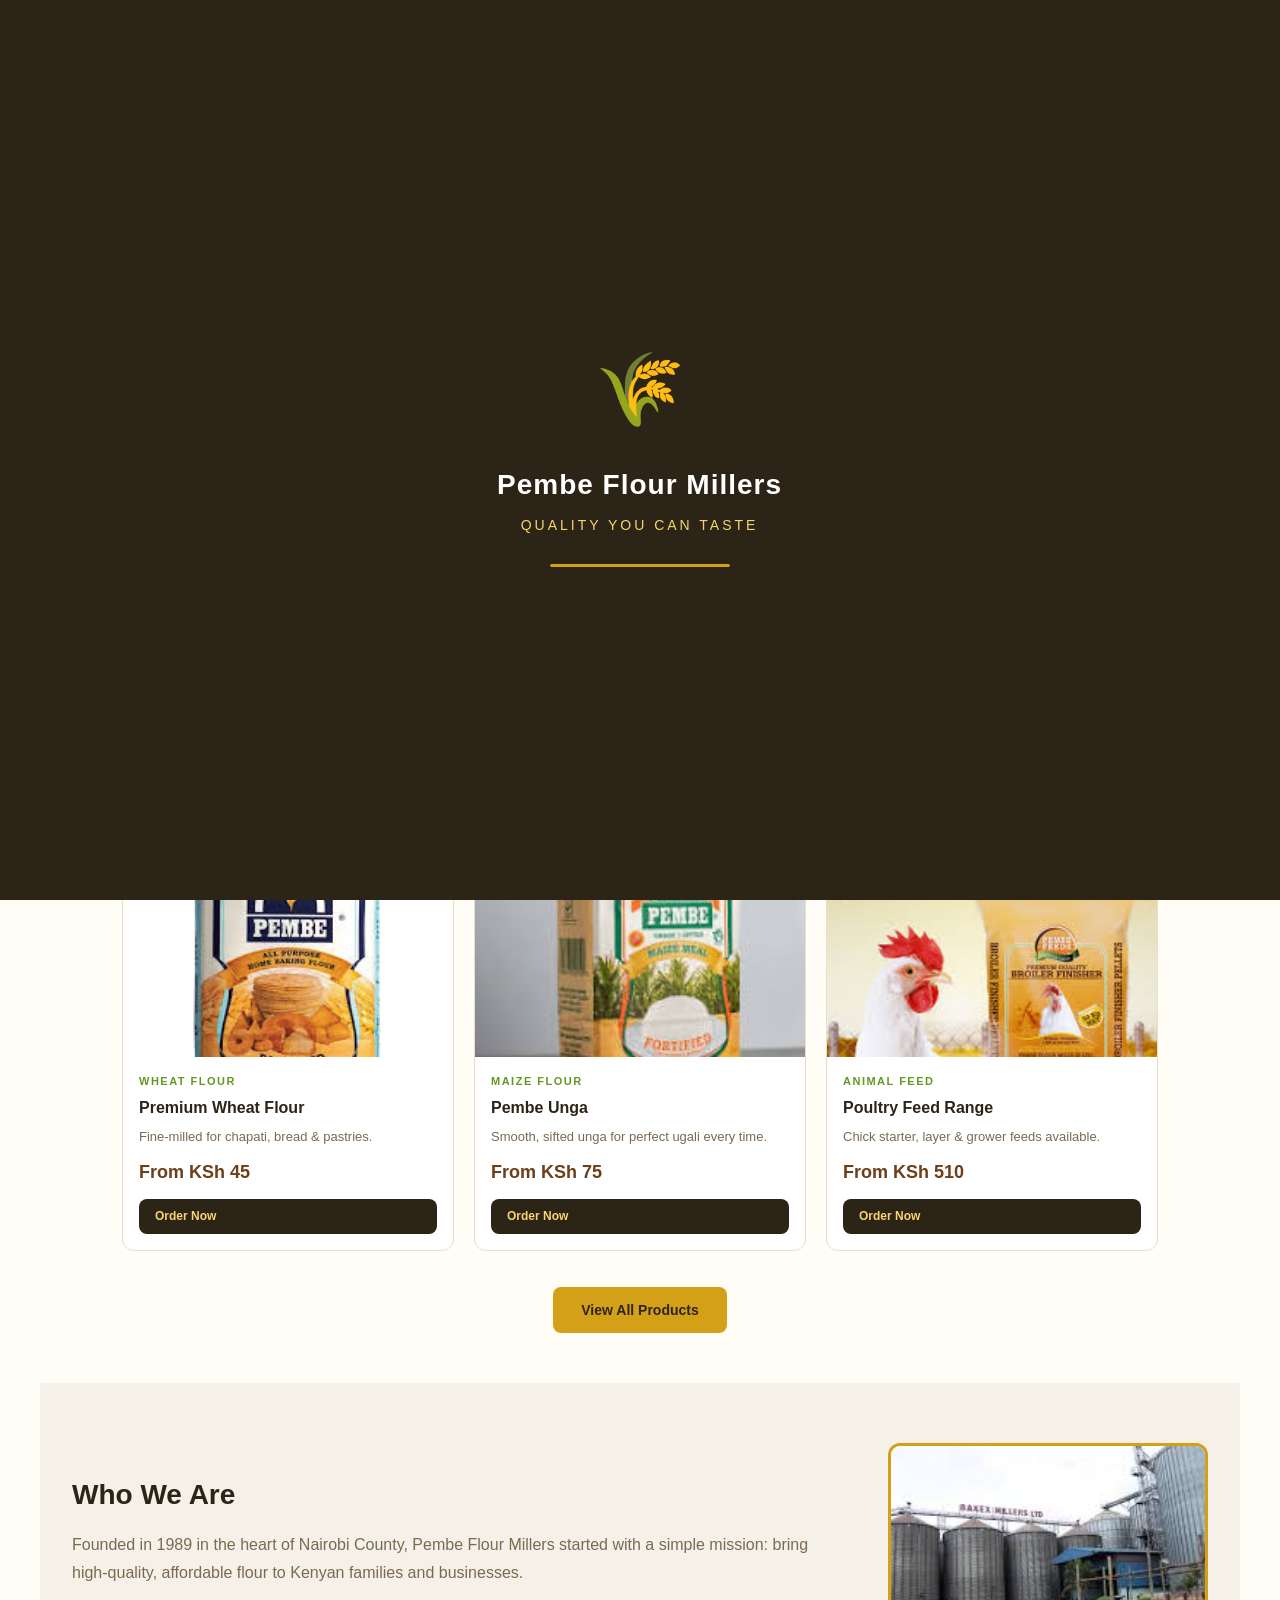
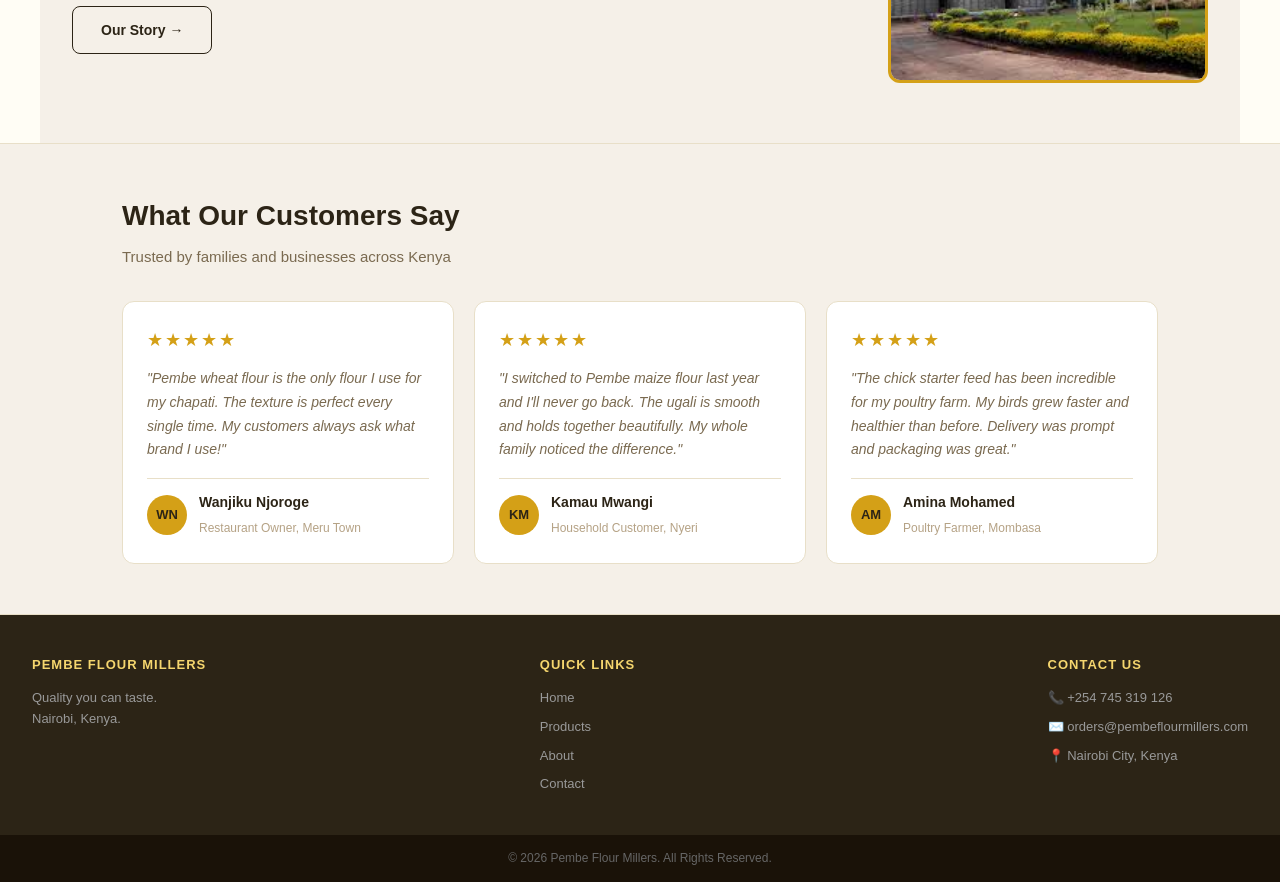
==== index.html @ 085d61a3 "Initial commit - Pembe Flour Millers website" ====
<!DOCTYPE html>
<html lang="en">
<head>
  <link rel="icon" type="image/png" href="images/favicon.png" />
  <meta name="description" content="Pembe Flour Millers — Premium wheat flour, maize flour and animal feed in Nairobi, Kenya. Order online or via WhatsApp." />
  <meta name="keywords" content="flour, wheat flour, maize flour, unga, Nairobi, Kenya, animal feed" />
  <meta property="og:title" content="Pembe Flour Millers" />
  <meta property="og:description" content="Quality flour milled fresh in Nairobi, Kenya." />
  <meta charset="UTF-8" />
  <meta name="viewport" content="width=device-width, initial-scale=1.0" />
  <title>Pembe Flour Millers - Home</title>
  <link rel="stylesheet" href="style.css" />
</head>
<body>

  <!-- ===== SPLASH SCREEN ===== -->
  <div id="splash-screen">
    <div class="splash-content">
      <div class="splash-logo">🌾</div>
      <div class="splash-name">Pembe Flour Millers</div>
      <div class="splash-tagline">Quality You Can Taste</div>
      <div class="splash-bar">
        <div class="splash-fill"></div>
      </div>
    </div>
  </div>

  <!-- ===== HEADER ===== -->
  <header class="site-header">
    <div class="logo">
      <img src="images/pembe-logo.png" alt="Pembe Logo" class="logo-img" />
      <div class="logo-text">
        <span class="logo-name">Pembe</span>
        <span class="logo-tagline">Flour Millers</span>
      </div>
    </div>
    <nav class="nav-links" id="nav-links">
      <a href="index.html" class="active">Home</a>
      <a href="products.html">Products</a>
      <a href="about.html">About</a>
      <a href="contact.html">Contact</a>
    </nav>
    <button class="hamburger" id="hamburger" onclick="toggleMenu()" aria-label="Toggle menu">
      <span></span>
      <span></span>
      <span></span>
    </button>
    <a href="products.html" class="cart-btn">🛒 Shop Now</a>
  </header>

  <!-- ===== HERO SECTION ===== -->
  <section class="hero">
    <div class="hero-content">
      <span class="hero-badge">Fresh from the Mill</span>
      <h1>Kenya's Finest<br><span class="highlight">Flour & Feed</span></h1>
      <p>Premium wheat flour, high-quality maize flour and animal feed —
         milled fresh and delivered to Nairobi and beyond.</p>
      <div class="hero-buttons">
        <a href="products.html" class="btn-primary">Shop Now</a>
        <a href="about.html" class="btn-outline">Learn More</a>
      </div>
    </div>
    <div class="hero-image">
      <img src="images/wheat.jpg" alt="Wheat Flour" class="hero-img" loading="lazy">
    </div>
  </section>

  <!-- ===== FEATURES STRIP ===== -->
  <section class="features">
    <div class="feature-item">
      <span class="feature-icon">✅</span>
      <div>
        <strong>Premium Quality</strong>
        <p>Milled to the highest standards</p>
      </div>
    </div>
    <div class="feature-item">
      <span class="feature-icon">🚚</span>
      <div>
        <strong>Fast Delivery</strong>
        <p>Nairobi town &amp; All parts of Kenya</p>
      </div>
    </div>
    <div class="feature-item">
      <span class="feature-icon">🌽</span>
      <div>
        <strong>Local Farmers</strong>
        <p>Supporting Kenyan agriculture</p>
      </div>
    </div>
    <div class="feature-item">
      <span class="feature-icon">📞</span>
      <div>
        <strong>Easy Ordering</strong>
        <p>Call, WhatsApp or order online</p>
      </div>
    </div>
  </section>

  <!-- ===== STATS BAR ===== -->
  <section class="stats-bar">
    <div class="stat-item">
      <strong>10M+</strong>
      <span>Happy Customers</span>
    </div>
    <div class="stat-item">
      <strong>8</strong>
      <span>Products Available</span>
    </div>
    <div class="stat-item">
      <strong>36+</strong>
      <span>Years in Business</span>
    </div>
    <div class="stat-item">
      <strong>100%</strong>
      <span>Kenyan Made</span>
    </div>
  </section>

  <!-- ===== FEATURED PRODUCTS ===== -->
  <section class="section featured-products">
    <h2 class="section-title">Our Products</h2>
    <p class="section-sub">Everything your kitchen and farm needs</p>
    <div class="products-grid">

      <div class="product-card">
        <img src="images/pembe-2kgwheat.png" alt="Wheat Flour" class="product-img" loading="lazy">
        <div class="product-info">
          <span class="product-category">Wheat Flour</span>
          <h3>Premium Wheat Flour</h3>
          <p>Fine-milled for chapati, bread &amp; pastries.</p>
          <span class="product-price">From KSh 45</span>
          <a href="products.html" class="btn-small">Order Now</a>
        </div>
      </div>

      <div class="product-card">
        <img src="images/pembe-2kgmaize.png" alt="Maize Flour" class="product-img" loading="lazy">
        <div class="product-info">
          <span class="product-category">Maize Flour</span>
          <h3>Pembe Unga</h3>
          <p>Smooth, sifted unga for perfect ugali every time.</p>
          <span class="product-price">From KSh 75</span>
          <a href="products.html" class="btn-small">Order Now</a>
        </div>
      </div>

      <div class="product-card">
        <img src="images/pembe-chickenfeeds.png" alt="Animal Feed" class="product-img" loading="lazy">
        <div class="product-info">
          <span class="product-category">Animal Feed</span>
          <h3>Poultry Feed Range</h3>
          <p>Chick starter, layer &amp; grower feeds available.</p>
          <span class="product-price">From KSh 510</span>
          <a href="products.html" class="btn-small">Order Now</a>
        </div>
      </div>

    </div>
    <div class="center-btn">
      <a href="products.html" class="btn-primary">View All Products</a>
    </div>
  </section>

  <!-- ===== ABOUT STRIP ===== -->
  <section class="about-strip">
    <div class="about-text">
      <h2>Who We Are</h2>
      <p>Founded in 1989 in the heart of Nairobi County, Pembe Flour Millers
         started with a simple mission: bring high-quality, affordable flour
         to Kenyan families and businesses.</p>
      <a href="about.html" class="btn-outline">Our Story →</a>
    </div>
    <div class="about-image">
      <img src="images/pembe-millers.png" alt="Pembe Flour Mills Mission" class="about-img" loading="lazy">
    </div>
  </section>

  <!-- ===== TESTIMONIALS ===== -->
  <section class="testimonials">
    <div class="section">
      <h2 class="section-title">What Our Customers Say</h2>
      <p class="section-sub">Trusted by families and businesses across Kenya</p>
      <div class="reviews-grid">

        <div class="review-card">
          <div class="stars">★★★★★</div>
          <p>"Pembe wheat flour is the only flour I use for my chapati. The texture is perfect every single time. My customers always ask what brand I use!"</p>
          <div class="reviewer">
            <div class="reviewer-avatar">WN</div>
            <div>
              <strong>Wanjiku Njoroge</strong>
              <span>Restaurant Owner, Meru Town</span>
            </div>
          </div>
        </div>

        <div class="review-card">
          <div class="stars">★★★★★</div>
          <p>"I switched to Pembe maize flour last year and I'll never go back. The ugali is smooth and holds together beautifully. My whole family noticed the difference."</p>
          <div class="reviewer">
            <div class="reviewer-avatar">KM</div>
            <div>
              <strong>Kamau Mwangi</strong>
              <span>Household Customer, Nyeri</span>
            </div>
          </div>
        </div>

        <div class="review-card">
          <div class="stars">★★★★★</div>
          <p>"The chick starter feed has been incredible for my poultry farm. My birds grew faster and healthier than before. Delivery was prompt and packaging was great."</p>
          <div class="reviewer">
            <div class="reviewer-avatar">AM</div>
            <div>
              <strong>Amina Mohamed</strong>
              <span>Poultry Farmer, Mombasa</span>
            </div>
          </div>
        </div>

      </div>
    </div>
  </section>

  <!-- ===== FOOTER ===== -->
  <footer class="site-footer">
    <div class="footer-col">
      <strong class="footer-logo">Pembe Flour Millers</strong>
      <p>Quality you can taste.<br>Nairobi, Kenya.</p>
    </div>
    <div class="footer-col">
      <strong>Quick Links</strong>
      <a href="index.html">Home</a>
      <a href="products.html">Products</a>
      <a href="about.html">About</a>
      <a href="contact.html">Contact</a>
    </div>
    <div class="footer-col">
      <strong>Contact Us</strong>
      <p>📞 +254 745 319 126</p>
      <p>✉️ orders@pembeflourmillers.com</p>
      <p>📍 Nairobi City, Kenya</p>
    </div>
  </footer>
  <div class="footer-copy">
    © 2026 Pembe Flour Millers. All Rights Reserved.
  </div>

  <!-- Back to top button -->
  <button class="back-to-top" id="backToTop" onclick="window.scrollTo({top:0,behavior:'smooth'})">↑</button>

  <script>
    /* ---- SPLASH SCREEN ---- */
    window.addEventListener('load', function() {
      setTimeout(function() {
        document.getElementById('splash-screen').classList.add('hidden');
      }, 2000);
    });

    /* ---- HAMBURGER MENU ---- */
    function toggleMenu() {
      document.getElementById('nav-links').classList.toggle('open');
      document.getElementById('hamburger').classList.toggle('open');
    }
    /* Close menu when clicking anywhere outside it */
    document.addEventListener('click', function(e) {
      const nav    = document.getElementById('nav-links');
      const burger = document.getElementById('hamburger');
      if (!nav.contains(e.target) && !burger.contains(e.target)) {
        nav.classList.remove('open');
        burger.classList.remove('open');
      }
    });

    /* ---- BACK TO TOP ---- */
    window.addEventListener('scroll', function() {
      const btn = document.getElementById('backToTop');
      if (window.scrollY > 400) {
        btn.classList.add('visible');
      } else {
        btn.classList.remove('visible');
      }
    });

    /* ---- SCROLL ANIMATIONS ---- */
    const observer = new IntersectionObserver(function(entries) {
      entries.forEach(function(entry) {
        if (entry.isIntersecting) {
          entry.target.classList.add('visible');
        }
      });
    }, { threshold: 0.1 });

    document.querySelectorAll(
      '.product-card, .feature-item, .review-card, .value-card, .stat-item, .about-block, .contact-item'
    ).forEach(function(el) {
      el.classList.add('fade-in');
      observer.observe(el);
    });
  </script>

</body>
</html>
---- style.css ----
/* ============================================================
   PEMBE FLOUR MILLERS — style.css
   Clean version — no duplicates
   ============================================================ */

/* ---- 1. VARIABLES & RESET ---- */
:root {
  --gold:        #D4A017;
  --gold-light:  #F5D66E;
  --green:       #3B6D11;
  --green-mid:   #639922;
  --green-light: #EAF3DE;
  --brown:       #6B3F1A;
  --cream:       #FFFDF5;
  --warm-gray:   #F5F0E8;
  --text:        #2C2416;
  --text-muted:  #7A6A50;
  --text-hint:   #B5A285;
  --border:      #E8DFC8;
  --radius:      12px;
  --radius-sm:   8px;
}

* { box-sizing: border-box; margin: 0; padding: 0; }

body {
  font-family: 'Segoe UI', Tahoma, Geneva, Verdana, sans-serif;
  background-color: var(--cream);
  color: var(--text);
  line-height: 1.6;
}

a { text-decoration: none; color: inherit; }
img { max-width: 100%; display: block; }


/* ---- 2. HEADER ---- */
.site-header {
  background-color: var(--text);
  padding: 0 2rem;
  height: 64px;
  display: flex;
  align-items: center;
  justify-content: space-between;
  position: sticky;
  top: 0;
  z-index: 100;
  box-shadow: 0 2px 8px rgba(0,0,0,0.3);
}

.logo { display: flex; align-items: center; gap: 10px; }

.logo-img {
  width: 38px;
  height: 38px;
  border-radius: 50%;
  object-fit: cover;
  background: var(--gold);
}

.logo-text { display: flex; flex-direction: column; line-height: 1.1; }
.logo-name { font-size: 18px; font-weight: 700; color: #fff; }
.logo-tagline { font-size: 10px; color: var(--gold-light); letter-spacing: 2px; text-transform: uppercase; }

.nav-links { display: flex; gap: 24px; }

.nav-links a {
  color: #ccc;
  font-size: 14px;
  font-weight: 500;
  transition: color 0.2s;
  padding: 4px 0;
  border-bottom: 2px solid transparent;
}

.nav-links a:hover { color: var(--gold-light); }
.nav-links a.active { color: var(--gold-light); border-bottom-color: var(--gold); }

.cart-btn {
  background-color: var(--gold);
  color: var(--text);
  font-weight: 700;
  font-size: 13px;
  padding: 8px 16px;
  border-radius: var(--radius-sm);
  border: none;
  cursor: pointer;
  transition: background-color 0.2s;
  display: flex;
  align-items: center;
  gap: 6px;
}
.cart-btn:hover { background-color: var(--gold-light); }

.cart-badge {
  background: var(--green);
  color: #fff;
  border-radius: 50%;
  width: 18px;
  height: 18px;
  font-size: 11px;
  display: flex;
  align-items: center;
  justify-content: center;
  font-weight: 700;
}


/* ---- 3. HAMBURGER BUTTON (hidden on desktop) ---- */
.hamburger {
  display: none;
  flex-direction: column;
  gap: 5px;
  cursor: pointer;
  background: none;
  border: none;
  padding: 6px;
}

.hamburger span {
  display: block;
  width: 24px;
  height: 2px;
  background-color: #fff;
  border-radius: 2px;
  transition: all 0.3s ease;
}

/* Animate 3 lines into X when open */
.hamburger.open span:nth-child(1) { transform: translateY(7px) rotate(45deg); }
.hamburger.open span:nth-child(2) { opacity: 0; }
.hamburger.open span:nth-child(3) { transform: translateY(-7px) rotate(-45deg); }


/* ---- 4. BUTTONS ---- */
.btn-primary {
  display: inline-block;
  background-color: var(--gold);
  color: var(--text);
  font-weight: 700;
  padding: 12px 28px;
  border-radius: var(--radius-sm);
  border: none;
  cursor: pointer;
  font-size: 14px;
  transition: background-color 0.2s, transform 0.2s;
}
.btn-primary:hover { background-color: var(--gold-light); transform: translateY(-1px); }
.btn-primary.full-width { width: 100%; text-align: center; }

.btn-outline {
  display: inline-block;
  background-color: transparent;
  color: #fff;
  font-weight: 600;
  padding: 12px 28px;
  border-radius: var(--radius-sm);
  border: 1.5px solid rgba(255,255,255,0.4);
  cursor: pointer;
  font-size: 14px;
  transition: border-color 0.2s, color 0.2s;
}
.btn-outline:hover { border-color: var(--gold-light); color: var(--gold-light); }

.btn-small {
  display: inline-block;
  background-color: var(--text);
  color: var(--gold-light);
  font-weight: 700;
  font-size: 12px;
  padding: 8px 16px;
  border-radius: var(--radius-sm);
  border: none;
  cursor: pointer;
  transition: background-color 0.2s;
}
.btn-small:hover { background-color: var(--green); color: #fff; }

.whatsapp-btn {
  display: flex;
  align-items: center;
  justify-content: center;
  gap: 8px;
  width: 100%;
  padding: 11px;
  background-color: #25D366;
  color: #fff;
  font-weight: 700;
  font-size: 13px;
  border: none;
  border-radius: var(--radius-sm);
  cursor: pointer;
  transition: background-color 0.2s;
  margin-top: 8px;
  text-decoration: none;
  text-align: center;
}
.whatsapp-btn:hover { background-color: #1ebe5d; }


/* ---- 5. SPLASH SCREEN ---- */
#splash-screen {
  position: fixed;
  inset: 0;
  background-color: var(--text);
  display: flex;
  align-items: center;
  justify-content: center;
  z-index: 9999;
  transition: opacity 0.6s ease, visibility 0.6s ease;
}

#splash-screen.hidden {
  opacity: 0;
  visibility: hidden;
}

.splash-content {
  text-align: center;
  animation: splashEntrance 0.5s ease forwards;
}

@keyframes splashEntrance {
  from { opacity: 0; transform: scale(0.9); }
  to   { opacity: 1; transform: scale(1); }
}

.splash-logo { font-size: 72px; margin-bottom: 16px; }

.splash-name {
  font-size: 28px;
  font-weight: 700;
  color: #fff;
  letter-spacing: 1px;
  margin-bottom: 6px;
}

.splash-tagline {
  font-size: 14px;
  color: var(--gold-light);
  letter-spacing: 3px;
  text-transform: uppercase;
  margin-bottom: 28px;
}

.splash-bar {
  width: 180px;
  height: 3px;
  background-color: rgba(255,255,255,0.15);
  border-radius: 10px;
  margin: 0 auto;
  overflow: hidden;
}

.splash-fill {
  height: 100%;
  width: 0%;
  background-color: var(--gold);
  border-radius: 10px;
  animation: loadBar 1.8s ease forwards;
}

@keyframes loadBar {
  0%   { width: 0%; }
  60%  { width: 75%; }
  100% { width: 100%; }
}


/* ---- 6. HERO ---- */
.hero {
  background-color: var(--text);
  padding: 70px 2rem;
  display: flex;
  align-items: center;
  justify-content: space-between;
  gap: 40px;
  max-width: 1200px;
  margin: 0 auto;
  min-height: 400px;
}

.hero-content { max-width: 560px; }

.hero-badge {
  display: inline-block;
  background-color: var(--gold);
  color: var(--text);
  font-size: 11px;
  font-weight: 700;
  letter-spacing: 2px;
  text-transform: uppercase;
  padding: 4px 14px;
  border-radius: 20px;
  margin-bottom: 16px;
}

.hero h1 { font-size: clamp(32px, 5vw, 52px); color: #fff; line-height: 1.15; margin-bottom: 14px; }
.hero h1 .highlight { color: var(--gold-light); }
.hero p { color: #ccc; font-size: 16px; margin-bottom: 28px; line-height: 1.7; }
.hero-buttons { display: flex; gap: 12px; flex-wrap: wrap; }

/* Hero image — real photo */
.hero-img {
  width: 360px;
  height: 280px;
  object-fit: cover;
  border-radius: var(--radius);
  border: 3px solid var(--gold);
}


/* ---- 7. FEATURES STRIP ---- */
.features {
  background-color: var(--warm-gray);
  padding: 24px 2rem;
  display: flex;
  justify-content: center;
  gap: 40px;
  flex-wrap: wrap;
  border-top: 1px solid var(--border);
  border-bottom: 1px solid var(--border);
}

.feature-item { display: flex; align-items: center; gap: 12px; }
.feature-icon { font-size: 24px; }
.feature-item strong { display: block; font-size: 14px; color: var(--text); }
.feature-item p { font-size: 12px; color: var(--text-muted); margin: 0; }


/* ---- 8. STATS BAR ---- */
.stats-bar {
  background-color: var(--green);
  padding: 28px 2rem;
  display: flex;
  justify-content: center;
  gap: 60px;
  flex-wrap: wrap;
}

.stat-item { text-align: center; color: #fff; }

.stat-item strong {
  display: block;
  font-size: 32px;
  font-weight: 700;
  color: var(--gold-light);
  line-height: 1.1;
}

.stat-item span {
  font-size: 13px;
  opacity: 0.85;
  margin-top: 4px;
  display: block;
}


/* ---- 9. SECTION WRAPPER ---- */
.section { padding: 50px 2rem; max-width: 1100px; margin: 0 auto; }
.section-title { font-size: 28px; color: var(--text); margin-bottom: 6px; font-weight: 700; }
.section-sub { font-size: 15px; color: var(--text-muted); margin-bottom: 32px; }
.results-count { font-size: 13px; color: var(--text-hint); margin-bottom: 20px; }
.center-btn { text-align: center; margin-top: 36px; }


/* ---- 10. PRODUCT CARDS ---- */
.products-grid {
  display: grid;
  grid-template-columns: repeat(auto-fill, minmax(260px, 1fr));
  gap: 20px;
}

.product-card {
  background: #fff;
  border-radius: var(--radius);
  border: 1px solid var(--border);
  overflow: hidden;
  transition: transform 0.25s, box-shadow 0.25s;
  display: flex;
  flex-direction: column;
}

.product-card:hover {
  transform: translateY(-4px);
  box-shadow: 0 8px 24px rgba(44,36,22,0.12);
  border-color: var(--gold);
}

.product-img-placeholder {
  width: 100%;
  height: 180px;
  display: flex;
  align-items: center;
  justify-content: center;
  font-size: 56px;
}

.product-img-placeholder.wheat { background-color: #FDF3DC; }
.product-img-placeholder.maize { background-color: #FFF8E1; }
.product-img-placeholder.feed  { background-color: #F1F8E9; }
.product-img-placeholder.bran  { background-color: #FBE9E7; }

.product-img { width: 100%; height: 180px; object-fit: cover; }

.product-info { padding: 16px; display: flex; flex-direction: column; flex: 1; }
.product-category { font-size: 11px; font-weight: 700; letter-spacing: 1.5px; text-transform: uppercase; color: var(--green-mid); margin-bottom: 4px; }
.product-info h3 { font-size: 16px; color: var(--text); margin-bottom: 6px; font-weight: 700; }
.product-info p { font-size: 13px; color: var(--text-muted); line-height: 1.5; flex: 1; margin-bottom: 12px; }
.product-price { font-size: 18px; font-weight: 700; color: var(--brown); display: block; margin-bottom: 12px; }
.product-badge { display: inline-block; font-size: 10px; font-weight: 700; background-color: var(--green-light); color: var(--green); padding: 3px 10px; border-radius: 20px; margin-bottom: 10px; }

.qty-row { display: flex; align-items: center; gap: 8px; margin-bottom: 10px; }
.qty-label { font-size: 12px; color: var(--text-muted); min-width: 30px; }
.qty-ctrl { display: flex; align-items: center; border: 1.5px solid var(--border); border-radius: 6px; overflow: hidden; }
.qty-ctrl button { background: none; border: none; padding: 4px 10px; font-size: 16px; cursor: pointer; color: var(--text-muted); transition: background-color 0.15s; }
.qty-ctrl button:hover { background-color: var(--warm-gray); }
.qty-ctrl span { font-size: 14px; font-weight: 600; min-width: 28px; text-align: center; color: var(--text); }

.size-select { flex: 1; padding: 5px 10px; border: 1.5px solid var(--border); border-radius: 6px; font-size: 12px; color: var(--text); background: #fff; cursor: pointer; }
.size-select:focus { outline: none; border-color: var(--gold); }

.add-btn { width: 100%; padding: 10px; background-color: var(--text); color: var(--gold-light); border: none; border-radius: var(--radius-sm); font-weight: 700; font-size: 13px; cursor: pointer; transition: background-color 0.2s; letter-spacing: 0.5px; }
.add-btn:hover { background-color: var(--green); color: #fff; }
.add-btn.added { background-color: var(--green); color: #fff; }


/* ---- 11. SEARCH BAR ---- */
.search-bar-section { background-color: var(--warm-gray); padding: 20px 2rem; border-bottom: 1px solid var(--border); }
.search-row { max-width: 900px; margin: 0 auto; display: flex; gap: 10px; flex-wrap: wrap; }
.search-input { flex: 1; min-width: 200px; padding: 10px 14px; border: 1.5px solid var(--border); border-radius: var(--radius-sm); font-size: 14px; background: #fff; color: var(--text); transition: border-color 0.2s; }
.search-input:focus { outline: none; border-color: var(--gold); }
.filter-select { padding: 10px 14px; border: 1.5px solid var(--border); border-radius: var(--radius-sm); font-size: 13px; background: #fff; color: var(--text); cursor: pointer; min-width: 140px; }
.filter-select:focus { outline: none; border-color: var(--gold); }


/* ---- 12. CART SIDEBAR ---- */
.cart-overlay { display: none; position: fixed; inset: 0; background: rgba(0,0,0,0.5); z-index: 200; }
.cart-overlay.open { display: block; }

.cart-sidebar {
  position: fixed;
  right: -400px;
  top: 0;
  bottom: 0;
  width: min(380px, 100vw);
  background: #fff;
  z-index: 201;
  display: flex;
  flex-direction: column;
  box-shadow: -4px 0 24px rgba(0,0,0,0.15);
  transition: right 0.3s ease;
}
.cart-sidebar.open { right: 0; }

.cart-head { padding: 20px; border-bottom: 1px solid var(--border); display: flex; align-items: center; justify-content: space-between; }
.cart-head h3 { font-size: 20px; font-weight: 700; }
.cart-close { background: none; border: none; font-size: 22px; cursor: pointer; color: var(--text-muted); padding: 4px; }
.cart-close:hover { color: var(--text); }

.cart-body { flex: 1; overflow-y: auto; padding: 16px; }
.cart-empty { text-align: center; padding: 50px 20px; color: var(--text-hint); font-size: 40px; }
.cart-empty p { font-size: 14px; margin-top: 8px; color: var(--text-muted); }

.cart-item { display: flex; gap: 12px; padding: 12px 0; border-bottom: 1px solid #f0ebe0; align-items: flex-start; }
.cart-item-icon { width: 48px; height: 48px; border-radius: 8px; background-color: var(--warm-gray); display: flex; align-items: center; justify-content: center; font-size: 22px; flex-shrink: 0; }
.cart-item-info { flex: 1; }
.cart-item-name { font-size: 14px; font-weight: 600; color: var(--text); }
.cart-item-size { font-size: 12px; color: var(--text-muted); margin-top: 2px; }
.cart-item-price { font-size: 14px; font-weight: 700; color: var(--brown); margin-top: 4px; }
.cart-item-remove { background: none; border: none; color: var(--text-hint); cursor: pointer; font-size: 16px; padding: 4px; transition: color 0.15s; }
.cart-item-remove:hover { color: #e24b4a; }

.cart-foot { padding: 16px; border-top: 1px solid var(--border); background-color: var(--warm-gray); }
.cart-total-row { display: flex; justify-content: space-between; align-items: center; margin-bottom: 14px; font-size: 16px; font-weight: 700; color: var(--text); }

.checkout-btn { width: 100%; padding: 13px; background-color: var(--green); color: #fff; border: none; border-radius: var(--radius-sm); font-weight: 700; font-size: 14px; cursor: pointer; transition: background-color 0.2s; margin-bottom: 8px; }
.checkout-btn:hover { background-color: var(--green-mid); }


/* ---- 13. PAGE HERO (inner pages) ---- */
.page-hero { background-color: var(--text); padding: 50px 2rem; text-align: center; color: #fff; }
.page-hero h1 { font-size: 36px; font-weight: 700; margin-bottom: 8px; color: var(--gold-light); }
.page-hero p { font-size: 15px; color: #ccc; }


/* ---- 14. ABOUT PAGE ---- */
.about-page { display: flex; flex-direction: column; gap: 60px; }
.about-block { display: flex; gap: 40px; align-items: center; flex-wrap: wrap; }
.about-block.reverse { flex-direction: row-reverse; }

.about-img-placeholder { width: 300px; height: 220px; background-color: var(--warm-gray); border-radius: var(--radius); display: flex; align-items: center; justify-content: center; font-size: 80px; flex-shrink: 0; border: 1px solid var(--border); }
.about-img { width: 300px; height: 220px; object-fit: cover; border-radius: var(--radius); }
.about-text-block { flex: 1; min-width: 260px; }
.about-text-block h2 { font-size: 26px; color: var(--text); margin-bottom: 14px; }
.about-text-block p { color: var(--text-muted); margin-bottom: 10px; line-height: 1.7; }

.values-section { margin-top: 20px; }
.values-grid { display: grid; grid-template-columns: repeat(auto-fill, minmax(200px, 1fr)); gap: 16px; margin-top: 24px; }
.value-card { background: #fff; border: 1px solid var(--border); border-radius: var(--radius); padding: 24px 20px; text-align: center; transition: transform 0.2s; }
.value-card:hover { transform: translateY(-3px); border-color: var(--gold); }
.value-card span { font-size: 32px; display: block; margin-bottom: 10px; }
.value-card h3 { font-size: 15px; margin-bottom: 6px; color: var(--text); }
.value-card p { font-size: 13px; color: var(--text-muted); line-height: 1.5; }


/* ---- 15. ABOUT STRIP (Homepage) ---- */
.about-strip {
  background-color: var(--warm-gray);
  padding: 60px 2rem;
  display: flex;
  align-items: center;
  gap: 40px;
  max-width: 1200px;
  margin: 0 auto;
  flex-wrap: wrap;
}

.about-strip .about-text { flex: 1; min-width: 260px; }
.about-strip h2 { font-size: 28px; margin-bottom: 14px; color: var(--text); }
.about-strip p { color: var(--text-muted); margin-bottom: 20px; line-height: 1.7; }
.about-strip .btn-outline { color: var(--text); border-color: var(--text); }
.about-strip .btn-outline:hover { border-color: var(--green); color: var(--green); }

/* About strip image — real photo */
.about-strip .about-img {
  width: 320px;
  height: 240px;
  object-fit: cover;
  border-radius: var(--radius);
  border: 3px solid var(--gold);
}


/* ---- 16. TESTIMONIALS ---- */
.testimonials {
  background-color: var(--warm-gray);
  border-top: 1px solid var(--border);
  border-bottom: 1px solid var(--border);
}

.reviews-grid {
  display: grid;
  grid-template-columns: repeat(auto-fill, minmax(280px, 1fr));
  gap: 20px;
  margin-top: 8px;
}

.review-card {
  background: #fff;
  border-radius: var(--radius);
  border: 1px solid var(--border);
  padding: 24px;
  display: flex;
  flex-direction: column;
  gap: 12px;
  transition: transform 0.2s, border-color 0.2s;
}

.review-card:hover { border-color: var(--gold); transform: translateY(-3px); }

.stars { color: var(--gold); font-size: 18px; letter-spacing: 2px; }

.review-card p {
  font-size: 14px;
  color: var(--text-muted);
  line-height: 1.7;
  font-style: italic;
  flex: 1;
}

.reviewer {
  display: flex;
  align-items: center;
  gap: 12px;
  margin-top: 4px;
  padding-top: 12px;
  border-top: 1px solid var(--border);
}

.reviewer-avatar {
  width: 40px;
  height: 40px;
  border-radius: 50%;
  background-color: var(--gold);
  color: var(--text);
  font-weight: 700;
  font-size: 13px;
  display: flex;
  align-items: center;
  justify-content: center;
  flex-shrink: 0;
}

.reviewer strong { display: block; font-size: 14px; color: var(--text); }
.reviewer span { font-size: 12px; color: var(--text-hint); }


/* ---- 17. CONTACT PAGE ---- */
.contact-page { display: flex; gap: 50px; flex-wrap: wrap; align-items: flex-start; }
.contact-details { flex: 1; min-width: 260px; }
.contact-details h2 { font-size: 24px; margin-bottom: 24px; }
.contact-item { display: flex; gap: 14px; align-items: flex-start; margin-bottom: 20px; }
.contact-item span { font-size: 22px; margin-top: 2px; }
.contact-item strong { display: block; font-size: 14px; color: var(--text); margin-bottom: 2px; }
.contact-item p { font-size: 13px; color: var(--text-muted); margin: 0; }

.contact-form-wrap { flex: 1; min-width: 280px; }
.contact-form-wrap h2 { font-size: 24px; margin-bottom: 24px; }
.form-row { display: grid; grid-template-columns: 1fr 1fr; gap: 12px; margin-bottom: 12px; }
.form-group { display: flex; flex-direction: column; gap: 5px; margin-bottom: 14px; }
.form-group label { font-size: 13px; font-weight: 600; color: var(--text-muted); }
.form-group input,
.form-group textarea { padding: 10px 14px; border: 1.5px solid var(--border); border-radius: var(--radius-sm); font-size: 14px; color: var(--text); background: #fff; font-family: inherit; transition: border-color 0.2s; }
.form-group input:focus,
.form-group textarea:focus { outline: none; border-color: var(--gold); }
textarea { resize: vertical; }
.form-success { display: none; margin-top: 14px; padding: 12px 16px; background-color: var(--green-light); border: 1px solid var(--green-mid); border-radius: var(--radius-sm); color: var(--green); font-size: 14px; font-weight: 600; text-align: center; }


/* ---- 18. FOOTER ---- */
.site-footer { background-color: var(--text); color: #ccc; padding: 40px 2rem; display: flex; gap: 40px; flex-wrap: wrap; justify-content: space-between; }
.footer-col { display: flex; flex-direction: column; gap: 8px; min-width: 180px; }
.footer-logo { font-size: 18px; color: #fff; font-weight: 700; }
.footer-col strong { color: var(--gold-light); font-size: 13px; letter-spacing: 1px; text-transform: uppercase; margin-bottom: 4px; }
.footer-col a { font-size: 13px; color: #999; transition: color 0.2s; }
.footer-col a:hover { color: var(--gold-light); }
.footer-col p { font-size: 13px; color: #999; line-height: 1.6; margin: 0; }
.footer-copy { background-color: #1a1208; text-align: center; padding: 14px 2rem; font-size: 12px; color: #666; }


/* ---- 19. TOAST ---- */
.toast { position: fixed; bottom: 24px; left: 50%; transform: translateX(-50%); background-color: var(--green); color: #fff; padding: 10px 20px; border-radius: 20px; font-size: 13px; font-weight: 600; z-index: 999; opacity: 0; transition: opacity 0.3s; pointer-events: none; white-space: nowrap; }
.toast.show { opacity: 1; }


/* ---- 20. SCROLL ANIMATIONS ---- */
.fade-in {
  opacity: 0;
  transform: translateY(28px);
  transition: opacity 0.6s ease, transform 0.6s ease;
}

.fade-in.visible {
  opacity: 1;
  transform: translateY(0);
}

.fade-in:nth-child(2) { transition-delay: 0.1s; }
.fade-in:nth-child(3) { transition-delay: 0.2s; }
.fade-in:nth-child(4) { transition-delay: 0.3s; }


/* ---- 21. BACK TO TOP ---- */
.back-to-top {
  position: fixed;
  bottom: 70px;
  right: 24px;
  width: 44px;
  height: 44px;
  background-color: var(--gold);
  color: var(--text);
  border: none;
  border-radius: 50%;
  font-size: 20px;
  font-weight: 700;
  cursor: pointer;
  z-index: 500;
  opacity: 0;
  transform: translateY(10px);
  transition: opacity 0.3s, transform 0.3s;
  box-shadow: 0 4px 12px rgba(0,0,0,0.2);
}

.back-to-top.visible { opacity: 1; transform: translateY(0); }
.back-to-top:hover { background-color: var(--gold-light); }


/* ---- 22. MOBILE RESPONSIVE ---- */
@media (max-width: 768px) {

  /* Show hamburger, hide desktop nav */
  .hamburger { display: flex; }

  .nav-links {
    display: none;
    flex-direction: column;
    position: absolute;
    top: 64px;
    left: 0;
    right: 0;
    background-color: var(--text);
    padding: 16px 2rem 20px;
    gap: 0;
    z-index: 99;
    border-top: 1px solid rgba(255,255,255,0.1);
    box-shadow: 0 8px 16px rgba(0,0,0,0.3);
  }

  .nav-links.open { display: flex; }

  .nav-links a {
    padding: 12px 0;
    border-bottom: 1px solid rgba(255,255,255,0.08);
    font-size: 15px;
  }

  .nav-links a:last-child { border-bottom: none; }

  .hero { flex-direction: column; text-align: center; padding: 40px 1rem; }
  .hero-buttons { justify-content: center; }
  .hero-img { width: 100%; height: 200px; }

  .about-strip .about-img { width: 100%; height: 200px; }

  .form-row { grid-template-columns: 1fr; }
  .about-block, .about-block.reverse { flex-direction: column; }
  .about-img-placeholder { width: 100%; }
  .contact-page { flex-direction: column; }
  .site-footer { flex-direction: column; }
  .stats-bar { gap: 30px; }
}
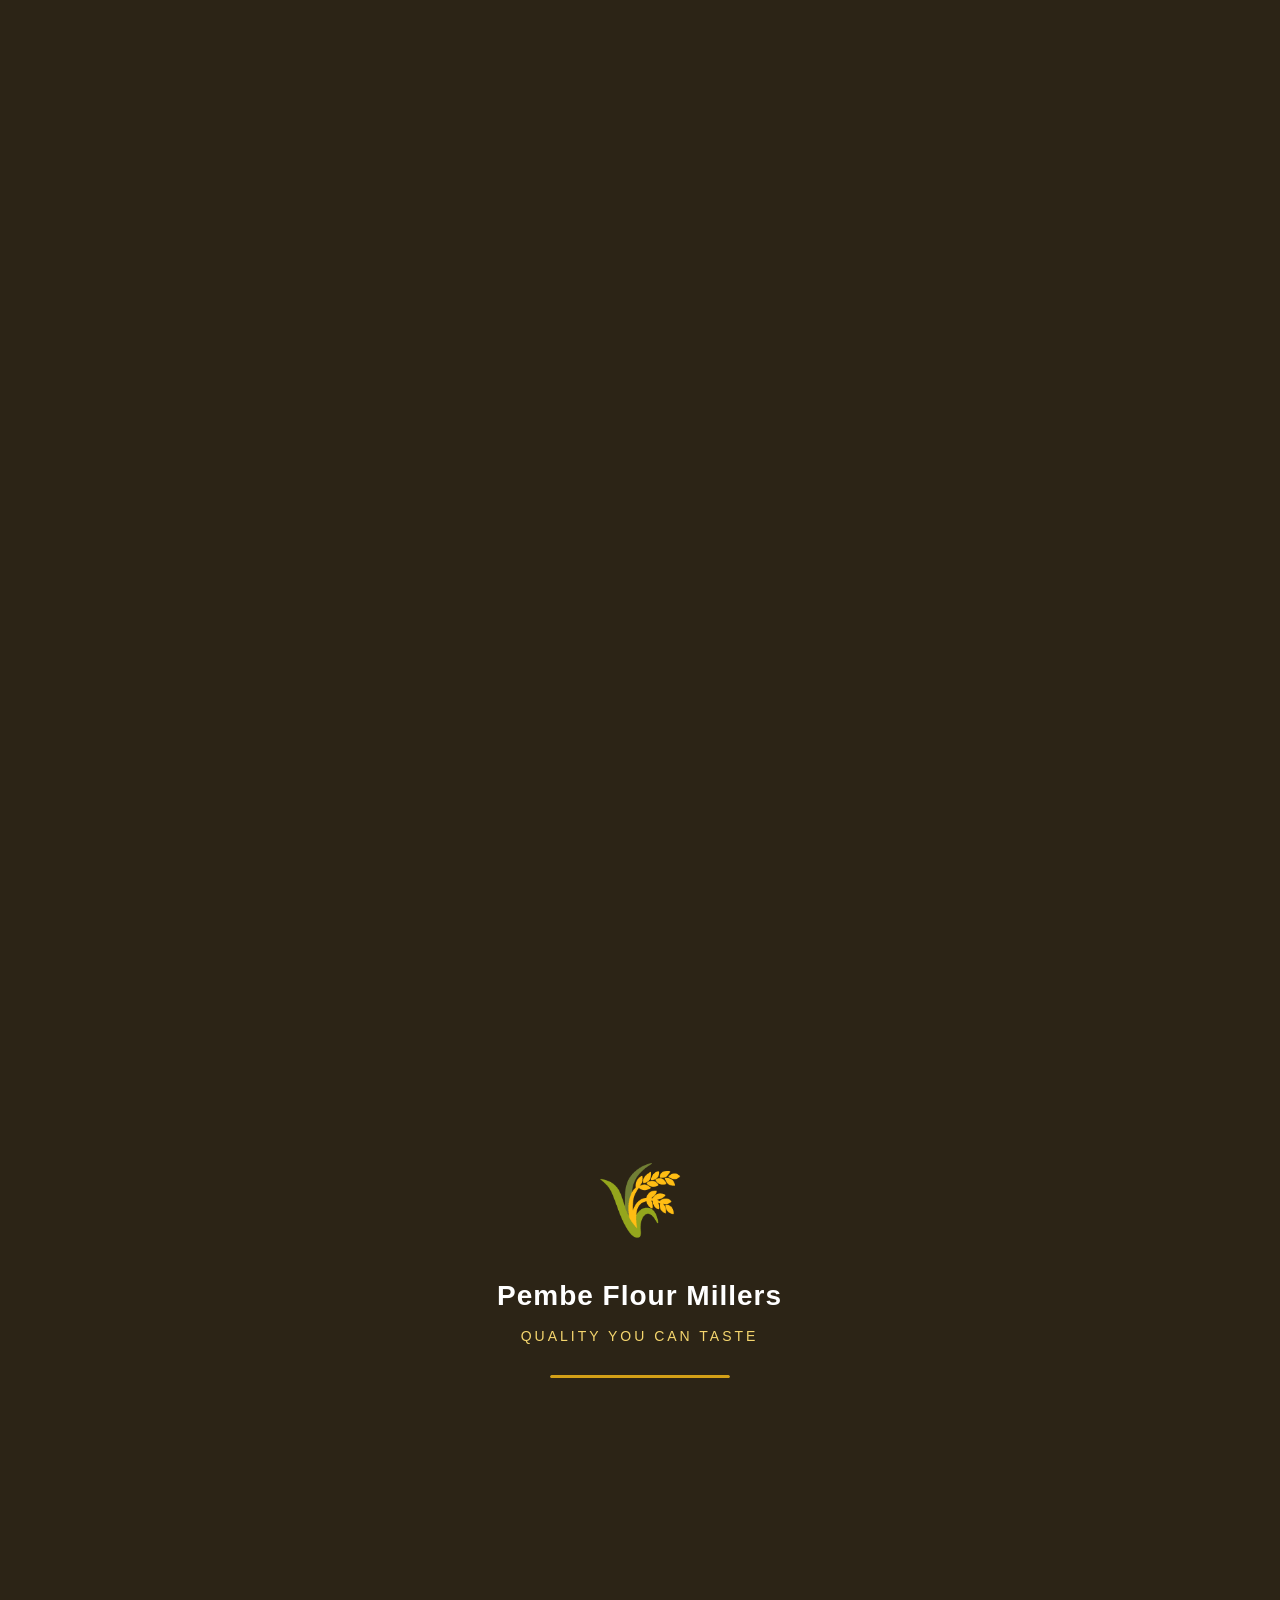
==== commit 66b210a7: "Add floating WhatsApp button, 404 page, page transitions and fix product images" ====
--- a/index.html
+++ b/index.html
@@ -239,7 +239,7 @@
     <div class="footer-col">
       <strong>Contact Us</strong>
       <p>📞 +254 745 319 126</p>
-      <p>✉️ orders@pembeflourmillers.com</p>
+      <p>✉️ orders@pembemillers03@gmail.com</p>
       <p>📍 Nairobi City, Kenya</p>
     </div>
   </footer>
@@ -299,6 +299,19 @@
       observer.observe(el);
     });
   </script>
-
+<style>
+  body { animation: pageIn 0.4s ease forwards; }
+  @keyframes pageIn {
+    from { opacity: 0; transform: translateY(10px); }
+    to   { opacity: 1; transform: translateY(0); }
+  }
+</style>
+<!-- Floating WhatsApp button -->
+<a href="https://wa.me/254745319126?text=Hello%20Pembe%20Flour%20Millers!%20I%20would%20like%20to%20inquire%20about%20your%20products." 
+   class="whatsapp-float" 
+   target="_blank" 
+   title="Chat with us on WhatsApp">
+  💬
+</a>
 </body>
 </html>
--- a/style.css
+++ b/style.css
@@ -719,4 +719,82 @@
   .contact-page { flex-direction: column; }
   .site-footer { flex-direction: column; }
   .stats-bar { gap: 30px; }
+}
+/* ---- CART ITEM IMAGE ---- */
+.cart-item-icon img {
+  width: 100%;
+  height: 100%;
+  object-fit: cover;
+  border-radius: 6px;
+  display: block;
+}
+/* ---- 404 PAGE ---- */
+.not-found {
+  min-height: 70vh;
+  display: flex;
+  align-items: center;
+  justify-content: center;
+  text-align: center;
+  background-color: var(--text);
+}
+
+.not-found-content {
+  padding: 40px 20px;
+}
+
+.not-found-emoji {
+  font-size: 80px;
+  margin-bottom: 16px;
+}
+
+.not-found h1 {
+  font-size: 80px;
+  font-weight: 700;
+  color: var(--gold);
+  line-height: 1;
+  margin-bottom: 8px;
+}
+
+.not-found h2 {
+  font-size: 24px;
+  color: #fff;
+  margin-bottom: 12px;
+}
+
+.not-found p {
+  font-size: 15px;
+  color: #ccc;
+  margin-bottom: 28px;
+  line-height: 1.7;
+}
+.product-img {
+  width: 100%;
+  height: 220px;
+  object-fit: contain;
+  background-color: #fff;
+  padding: 10px;
+}
+/* ---- FLOATING WHATSAPP BUTTON ---- */
+.whatsapp-float {
+  position: fixed;
+  bottom: 24px;
+  left: 24px;
+  width: 52px;
+  height: 52px;
+  background-color: #25D366;
+  color: #fff;
+  border-radius: 50%;
+  display: flex;
+  align-items: center;
+  justify-content: center;
+  font-size: 26px;
+  z-index: 500;
+  box-shadow: 0 4px 16px rgba(0,0,0,0.25);
+  transition: transform 0.2s, background-color 0.2s;
+  text-decoration: none;
+}
+
+.whatsapp-float:hover {
+  transform: scale(1.1);
+  background-color: #1ebe5d;
 }
